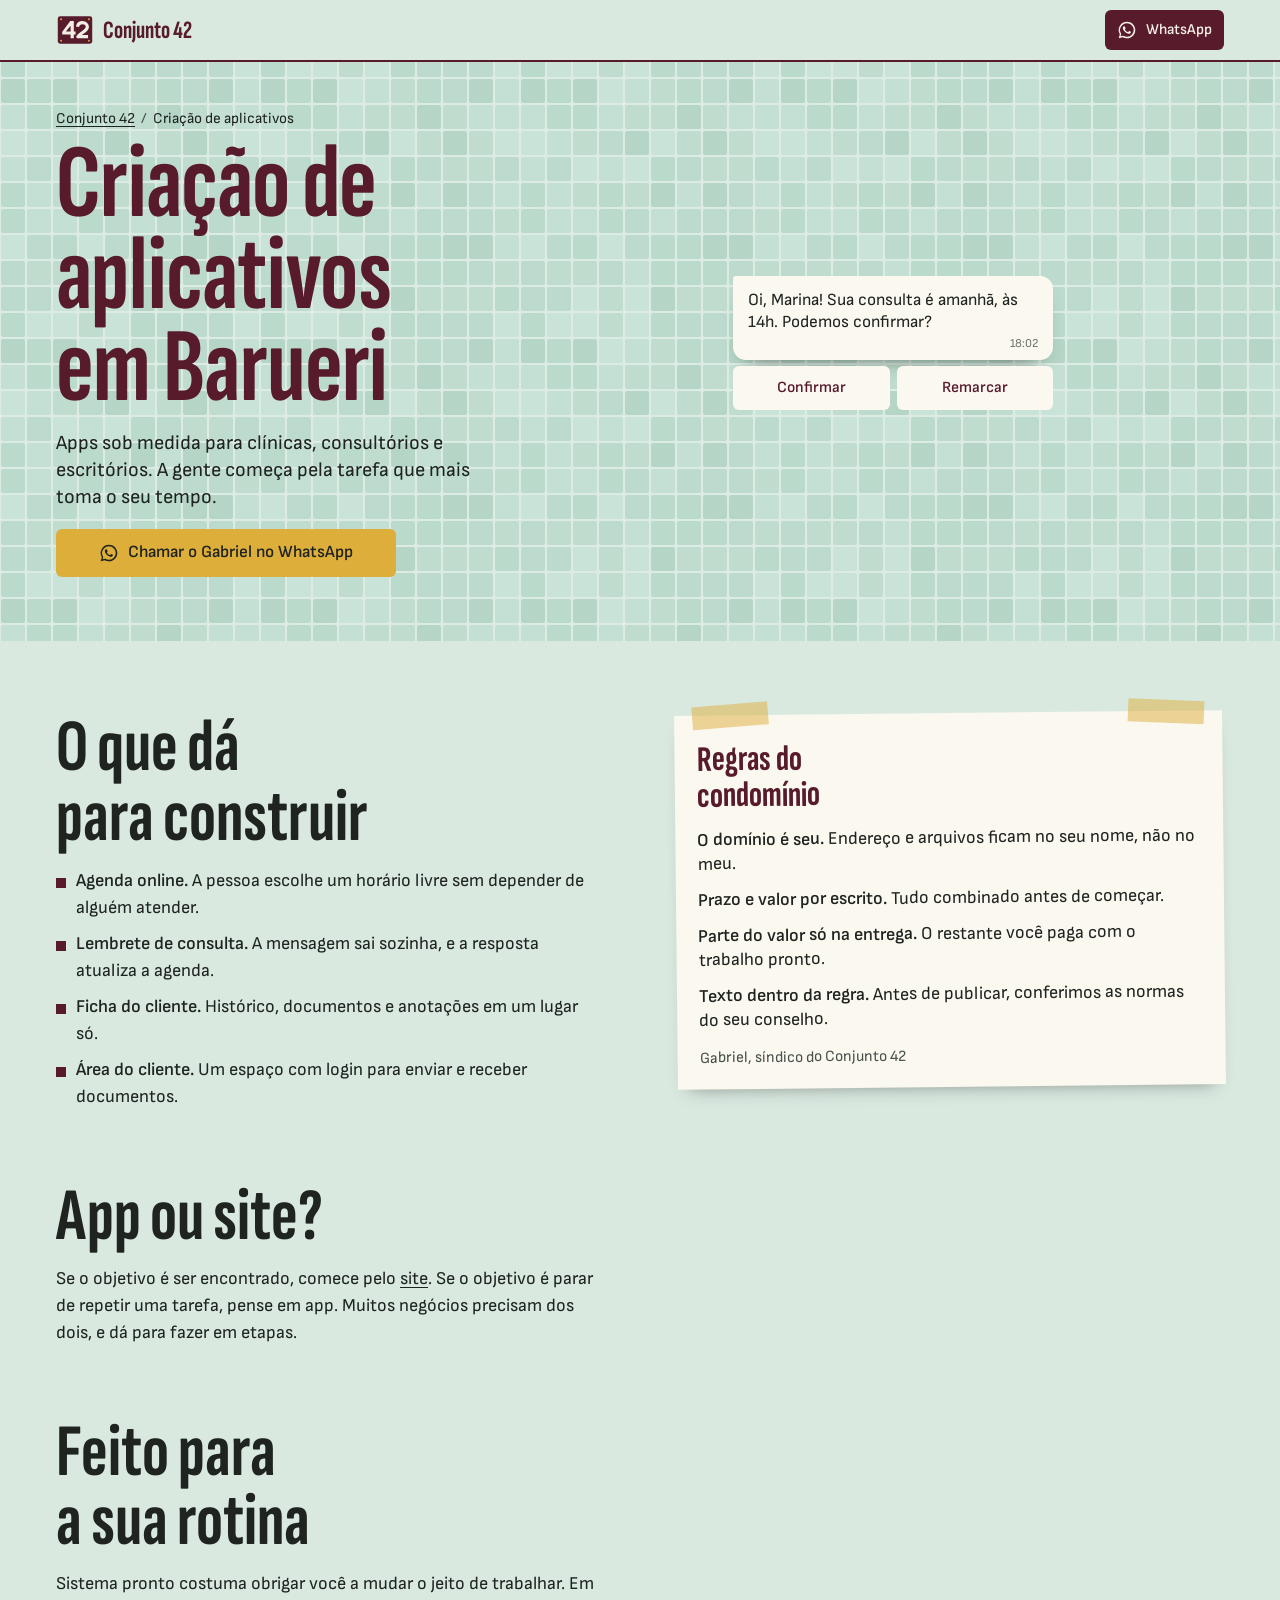
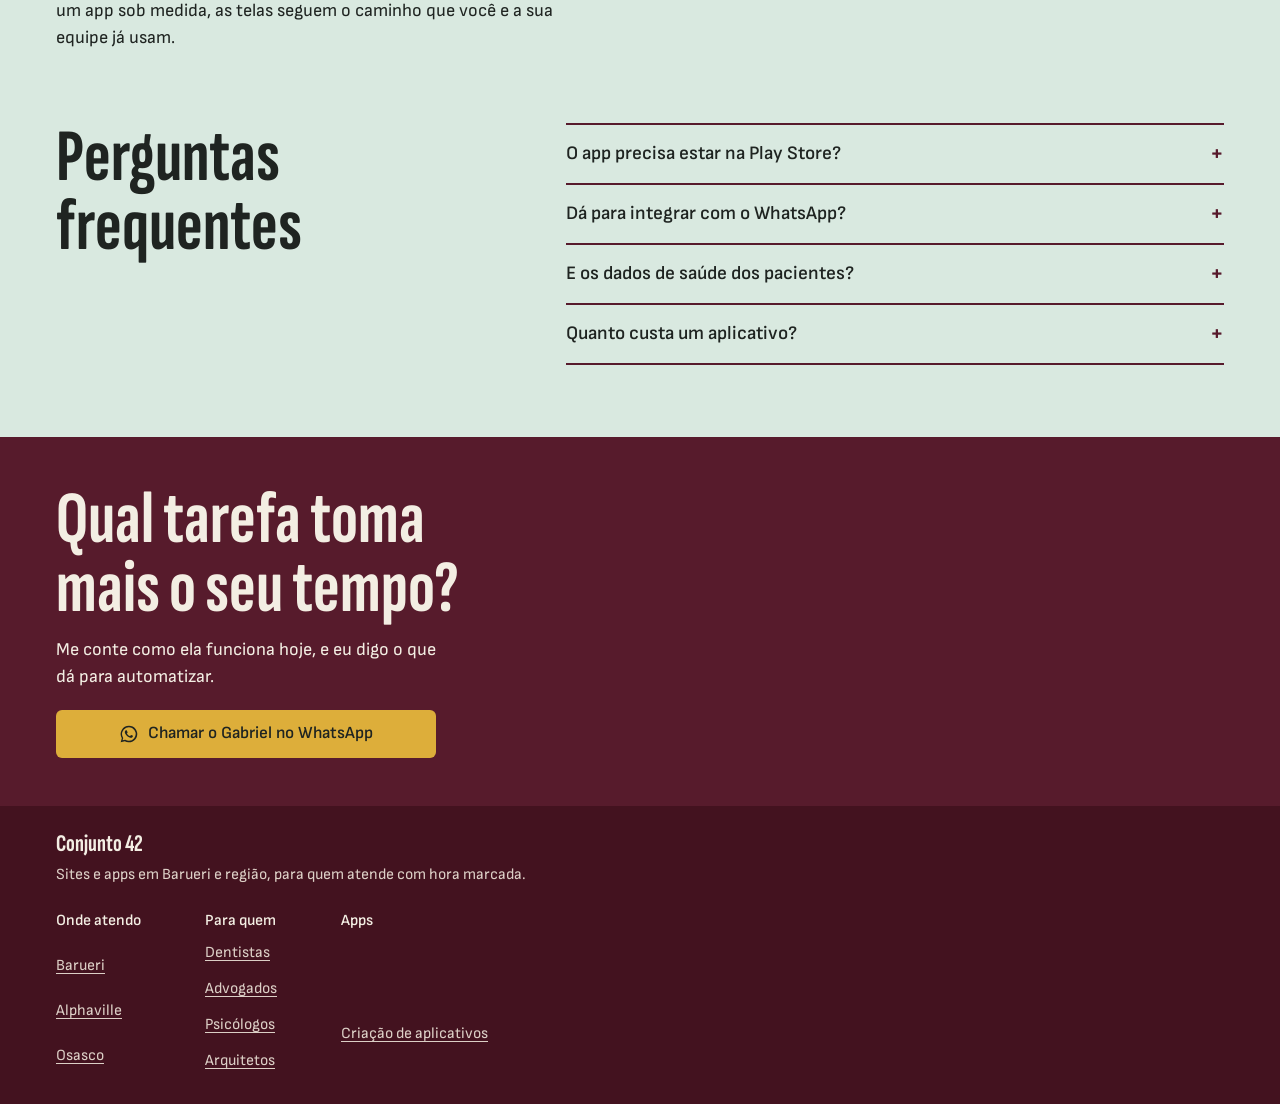
==== criacao-de-aplicativos-barueri/index.html @ 215c67fd "Páginas por cidade, por profissão e de aplicativos Co-Authored-By: Claude Opus 5.5 <noreply@anthropi" ====
<!doctype html>
<html lang="pt-BR">
<head>
<meta charset="utf-8">
<meta name="viewport" content="width=device-width, initial-scale=1, viewport-fit=cover">
<title>Criação de aplicativos em Barueri | Conjunto 42</title>
<meta name="description" content="Criação de aplicativos sob medida em Barueri e região: agenda, lembrete de consulta, ficha e área do cliente. Desenvolvedor com 6 anos de experiência.">
<meta name="theme-color" content="#571B2C">
<link rel="canonical" href="https://gabrie345.github.io/conjunto-42/criacao-de-aplicativos-barueri/">
<meta property="og:site_name" content="Conjunto 42">
<meta property="og:title" content="Criação de aplicativos em Barueri | Conjunto 42">
<meta property="og:description" content="Criação de aplicativos sob medida em Barueri e região: agenda, lembrete de consulta, ficha e área do cliente. Desenvolvedor com 6 anos de experiência.">
<meta property="og:type" content="website">
<meta property="og:locale" content="pt_BR">
<meta property="og:url" content="https://gabrie345.github.io/conjunto-42/criacao-de-aplicativos-barueri/">
<meta property="og:image" content="https://gabrie345.github.io/conjunto-42/assets/og.jpg">
<meta property="og:image:width" content="1200">
<meta property="og:image:height" content="630">
<meta name="twitter:card" content="summary_large_image">
<link rel="icon" href="../assets/logo.svg" type="image/svg+xml">
<link rel="apple-touch-icon" href="../assets/icone-180.png">
<link rel="preconnect" href="https://fonts.googleapis.com">
<link rel="preconnect" href="https://fonts.gstatic.com" crossorigin>
<link href="https://fonts.googleapis.com/css2?family=Sofia+Sans+Condensed:wght@600&family=Sofia+Sans+Extra+Condensed:wght@700&family=Sofia+Sans:wght@400;600&display=swap" rel="stylesheet">
<link rel="stylesheet" href="../assets/pagina.css">
<script type="application/ld+json">{"@context":"https://schema.org","@graph":[{"@type":"Service","name":"Criação de aplicativos em Barueri","serviceType":"Desenvolvimento de aplicativos","url":"https://gabrie345.github.io/conjunto-42/criacao-de-aplicativos-barueri/","description":"Criação de aplicativos sob medida em Barueri e região: agenda, lembrete de consulta, ficha e área do cliente. Desenvolvedor com 6 anos de experiência.","areaServed":[{"@type":"City","name":"Barueri"},{"@type":"City","name":"Santana de Parnaíba"},{"@type":"City","name":"Osasco"},{"@type":"City","name":"Carapicuíba"},{"@type":"City","name":"Jandira"}],"provider":{"@type":"ProfessionalService","@id":"https://gabrie345.github.io/conjunto-42/#empresa","name":"Conjunto 42","url":"https://gabrie345.github.io/conjunto-42/","telephone":"+55-11-99118-8468"}},{"@type":"BreadcrumbList","itemListElement":[{"@type":"ListItem","position":1,"name":"Conjunto 42","item":"https://gabrie345.github.io/conjunto-42/"},{"@type":"ListItem","position":2,"name":"Criação de aplicativos","item":"https://gabrie345.github.io/conjunto-42/criacao-de-aplicativos-barueri/"}]}]}</script>
</head>
<body>
<a class="pular" href="#main">Pular para o conteúdo</a>
<header class="topo">
  <a class="marca" href="../" aria-label="Conjunto 42, início"><img src="../assets/logo.svg" alt="" width="38" height="38">Conjunto 42</a>
  <a class="btn btn-topo" href="https://wa.me/5511991188468?text=Oi%2C%20Gabriel%21%20Vim%20pela%20p%C3%A1gina%20de%20aplicativos%20e%20quero%20conversar%20sobre%20um%20app." target="_blank" rel="noopener"><svg aria-hidden="true" viewBox="0 0 24 24"><path fill="currentColor" d="M12 2a10 10 0 0 0-8.600 15.100L2 22l5-1.300A10 10 0 1 0 12 2Zm0 18.200c-1.600 0-3.100-.4-4.400-1.200l-.3-.2-3 .8.8-2.900-.2-.3A8.200 8.200 0 1 1 12 20.200Zm4.500-6.100c-.2-.1-1.500-.7-1.700-.8-.2-.1-.4-.1-.6.1l-.8 1c-.1.2-.3.2-.5.1a6.700 6.700 0 0 1-3.300-2.900c-.3-.4.2-.4.7-1.400.1-.2 0-.3 0-.4l-.8-1.800c-.2-.5-.4-.4-.6-.4h-.5c-.2 0-.4.1-.6.3-.2.2-.8.8-.8 2s.8 2.300 1 2.500c.1.2 1.600 2.500 4 3.500 1.500.6 2 .7 2.800.6.4-.1 1.500-.6 1.700-1.200.2-.6.2-1.100.1-1.200l-.4-.2Z"/></svg>WhatsApp</a>
</header>
<main id="main" tabindex="-1">
<section class="entrada"><div class="entrada-grade">
<div>
<nav class="trilha" aria-label="Você está em"><ol><li><a href="../">Conjunto 42</a></li><li aria-current="page">Criação de aplicativos</li></ol></nav>
<h1>Criação de aplicativos em Barueri</h1>
<p class="lede">Apps sob medida para clínicas, consultórios e escritórios. A gente começa pela tarefa que mais toma o seu tempo.</p>
<a class="btn" href="https://wa.me/5511991188468?text=Oi%2C%20Gabriel%21%20Vim%20pela%20p%C3%A1gina%20de%20aplicativos%20e%20quero%20conversar%20sobre%20um%20app." target="_blank" rel="noopener"><svg aria-hidden="true" viewBox="0 0 24 24"><path fill="currentColor" d="M12 2a10 10 0 0 0-8.600 15.100L2 22l5-1.300A10 10 0 1 0 12 2Zm0 18.200c-1.600 0-3.100-.4-4.400-1.200l-.3-.2-3 .8.8-2.900-.2-.3A8.200 8.200 0 1 1 12 20.200Zm4.500-6.100c-.2-.1-1.500-.7-1.700-.8-.2-.1-.4-.1-.6.1l-.8 1c-.1.2-.3.2-.5.1a6.700 6.700 0 0 1-3.300-2.900c-.3-.4.2-.4.7-1.400.1-.2 0-.3 0-.4l-.8-1.800c-.2-.5-.4-.4-.6-.4h-.5c-.2 0-.4.1-.6.3-.2.2-.8.8-.8 2s.8 2.300 1 2.500c.1.2 1.600 2.500 4 3.500 1.500.6 2 .7 2.800.6.4-.1 1.500-.6 1.700-1.200.2-.6.2-1.100.1-1.200l-.4-.2Z"/></svg>Chamar o Gabriel no WhatsApp</a>
</div>
<div aria-hidden="true"><div class="balao">Oi, Marina! Sua consulta é amanhã, às 14h. Podemos confirmar?<small>18:02</small></div>
<div class="respostas"><span>Confirmar</span><span>Remarcar</span></div></div>
</div></section>
<section class="andar"><div class="andar-grade duas"><div class="texto"><h2>O que dá para construir</h2><ul><li><b>Agenda online.</b> A pessoa escolhe um horário livre sem depender de alguém atender.</li><li><b>Lembrete de consulta.</b> A mensagem sai sozinha, e a resposta atualiza a agenda.</li><li><b>Ficha do cliente.</b> Histórico, documentos e anotações em um lugar só.</li><li><b>Área do cliente.</b> Um espaço com login para enviar e receber documentos.</li></ul></div><aside class="folha"><h2>Regras do condomínio</h2><ul><li><b>O domínio é seu.</b> Endereço e arquivos ficam no seu nome, não no meu.</li><li><b>Prazo e valor por escrito.</b> Tudo combinado antes de começar.</li><li><b>Parte do valor só na entrega.</b> O restante você paga com o trabalho pronto.</li><li><b>Texto dentro da regra.</b> Antes de publicar, conferimos as normas do seu conselho.</li></ul><p>Gabriel, síndico do Conjunto 42</p></aside></div></section>
<section class="andar" style="padding-top:0"><div class="andar-grade"><div class="texto"><h2>App ou site?</h2><p>Se o objetivo é ser encontrado, comece pelo <a href="../criacao-de-sites-barueri/">site</a>. Se o objetivo é parar de repetir uma tarefa, pense em app. Muitos negócios precisam dos dois, e dá para fazer em etapas.</p></div></div></section>
<section class="andar" style="padding-top:0"><div class="andar-grade"><div class="texto"><h2>Feito para a sua rotina</h2><p>Sistema pronto costuma obrigar você a mudar o jeito de trabalhar. Em um app sob medida, as telas seguem o caminho que você e a sua equipe já usam.</p></div></div></section>
<section class="andar" style="padding-top:0"><div class="andar-grade duvidas-grade"><h2>Perguntas frequentes</h2><div class="duvidas"><details><summary>O app precisa estar na Play Store?</summary><p>Nem sempre. Muitos apps de rotina funcionam pelo navegador do celular, sem instalar nada. A decisão entra na proposta.</p></details><details><summary>Dá para integrar com o WhatsApp?</summary><p>Dá. A integração oficial do WhatsApp pode ter custo por mensagem, e esse valor é explicado antes de começar.</p></details><details><summary>E os dados de saúde dos pacientes?</summary><p>A LGPD trata dado de saúde como dado sensível. Por isso, acesso e armazenamento entram no projeto desde o início.</p></details><details><summary>Quanto custa um aplicativo?</summary><p>Depende do que ele precisa fazer. Depois de uma conversa, mando prazo e valor por escrito.</p></details></div></div></section>
<section class="interfone"><div class="interfone-grade"><h2>Qual tarefa toma mais o seu tempo?</h2><p>Me conte como ela funciona hoje, e eu digo o que dá para automatizar.</p><a class="btn" href="https://wa.me/5511991188468?text=Oi%2C%20Gabriel%21%20Vim%20pela%20p%C3%A1gina%20de%20aplicativos%20e%20quero%20conversar%20sobre%20um%20app." target="_blank" rel="noopener"><svg aria-hidden="true" viewBox="0 0 24 24"><path fill="currentColor" d="M12 2a10 10 0 0 0-8.600 15.100L2 22l5-1.300A10 10 0 1 0 12 2Zm0 18.200c-1.600 0-3.100-.4-4.400-1.200l-.3-.2-3 .8.8-2.900-.2-.3A8.200 8.200 0 1 1 12 20.200Zm4.500-6.100c-.2-.1-1.500-.7-1.700-.8-.2-.1-.4-.1-.6.1l-.8 1c-.1.2-.3.2-.5.1a6.700 6.700 0 0 1-3.300-2.900c-.3-.4.2-.4.7-1.400.1-.2 0-.3 0-.4l-.8-1.800c-.2-.5-.4-.4-.6-.4h-.5c-.2 0-.4.1-.6.3-.2.2-.8.8-.8 2s.8 2.300 1 2.500c.1.2 1.600 2.500 4 3.500 1.500.6 2 .7 2.800.6.4-.1 1.500-.6 1.700-1.200.2-.6.2-1.100.1-1.200l-.4-.2Z"/></svg>Chamar o Gabriel no WhatsApp</a></div></section>
</main>
<footer><div class="rodape"><b>Conjunto 42</b><span>Sites e apps em Barueri e região, para quem atende com hora marcada.</span>
<nav class="rodape-nav" aria-label="Páginas do site"><div><strong>Onde atendo</strong><a href="../criacao-de-sites-barueri/">Barueri</a><a href="../criacao-de-sites-alphaville/">Alphaville</a><a href="../criacao-de-sites-osasco/">Osasco</a></div><div><strong>Para quem</strong><a href="../site-para-dentista/">Dentistas</a><a href="../site-para-advogado/">Advogados</a><a href="../site-para-psicologo/">Psicólogos</a><a href="../site-para-arquiteto/">Arquitetos</a></div><div><strong>Apps</strong><a href="../criacao-de-aplicativos-barueri/">Criação de aplicativos</a></div></nav></div></footer>
<a class="btn flutuante" href="https://wa.me/5511991188468?text=Oi%2C%20Gabriel%21%20Vim%20pela%20p%C3%A1gina%20de%20aplicativos%20e%20quero%20conversar%20sobre%20um%20app." target="_blank" rel="noopener" aria-label="Chamar no WhatsApp"><svg aria-hidden="true" viewBox="0 0 24 24"><path fill="currentColor" d="M12 2a10 10 0 0 0-8.600 15.100L2 22l5-1.300A10 10 0 1 0 12 2Zm0 18.200c-1.600 0-3.100-.4-4.400-1.200l-.3-.2-3 .8.8-2.900-.2-.3A8.200 8.200 0 1 1 12 20.200Zm4.500-6.100c-.2-.1-1.500-.7-1.700-.8-.2-.1-.4-.1-.6.1l-.8 1c-.1.2-.3.2-.5.1a6.700 6.700 0 0 1-3.300-2.900c-.3-.4.2-.4.7-1.400.1-.2 0-.3 0-.4l-.8-1.800c-.2-.5-.4-.4-.6-.4h-.5c-.2 0-.4.1-.6.3-.2.2-.8.8-.8 2s.8 2.300 1 2.500c.1.2 1.600 2.500 4 3.500 1.500.6 2 .7 2.800.6.4-.1 1.500-.6 1.700-1.200.2-.6.2-1.100.1-1.200l-.4-.2Z"/></svg>WhatsApp</a>
</body>
</html>
---- assets/pagina.css ----
:root{
  --parede:#D9E9E0;--vinho:#571B2C;--vinho-fundo:#43121F;--letra:#F3EEE3;--latao:#DDAE3A;--latao-claro:#E9C15C;
  --tinta:#1F2421;--tinta-suave:#47524C;--concreto:#272E2C;--papel:#FBF8EF;
  --f-sinal:'Sofia Sans Extra Condensed',Impact,'Arial Narrow',sans-serif;
  --f-letra:'Sofia Sans Condensed','Arial Narrow',sans-serif;
  --f-texto:'Sofia Sans',system-ui,sans-serif;
  --margem:20px;
}
*{box-sizing:border-box;margin:0}
html{overflow-x:hidden;overflow-x:clip;-webkit-text-size-adjust:100%;scroll-behavior:smooth;scroll-padding-top:72px}
body{overflow-x:hidden;overflow-x:clip;background:var(--parede);color:var(--tinta);font:400 18px/1.5 var(--f-texto);-webkit-font-smoothing:antialiased}
img,svg{display:block;max-width:100%}
a{color:inherit;text-underline-offset:3px}
.pular{position:fixed;left:12px;top:-64px;z-index:60;background:var(--vinho);color:var(--letra);padding:10px 16px;border-radius:6px}
.pular:focus{top:10px}
:focus-visible{outline:3px solid var(--vinho);outline-offset:2px}
.interfone :focus-visible,.quadro :focus-visible,footer :focus-visible{outline-color:var(--latao)}

.topo{position:fixed;inset:0 0 auto 0;z-index:40;display:flex;align-items:center;justify-content:space-between;gap:12px;padding:10px var(--margem);padding-top:max(10px,env(safe-area-inset-top));background:var(--parede);border-bottom:2px solid var(--vinho)}
.marca{display:flex;align-items:center;gap:9px;text-decoration:none;font:700 25px/1 var(--f-sinal);color:var(--vinho)}
.marca img{width:38px;height:38px}
.btn{display:inline-flex;align-items:center;justify-content:center;gap:9px;min-height:48px;padding:12px 20px;border:0;border-radius:6px;background:var(--latao);color:var(--tinta);font:600 17px/1.15 var(--f-texto);text-decoration:none;transition:background-color .2s ease}
.btn:hover{background:var(--latao-claro)}
.btn svg{width:20px;height:20px;flex:none}
.btn-topo{min-height:40px;padding:8px 12px;font-size:15px;background:var(--vinho);color:var(--letra)}
.btn-topo:hover{background:var(--vinho-fundo)}

.entrada{padding:88px var(--margem) 44px;background:var(--parede) url(pastilha.svg)}
.entrada-grade{max-width:1240px;margin:0 auto;display:grid;gap:22px}
.trilha{font-size:15px}
.trilha ol{list-style:none;padding:0;display:flex;flex-wrap:wrap;gap:6px}
.trilha li+li::before{content:"/";margin-right:6px;color:var(--tinta-suave)}
h1{font:700 clamp(58px,17.4vw,120px)/.88 var(--f-sinal);letter-spacing:-.006em;color:var(--vinho);text-wrap:balance;margin-top:8px}
.lede{font-size:20px;line-height:1.36;max-width:36ch;margin-top:14px}
.entrada .btn{margin-top:18px;width:min(100%,340px)}

.quadro{--tam:clamp(20px,5.6vw,27px);background:#39414A;padding:7px;border-radius:5px;box-shadow:0 16px 26px -14px rgba(31,36,33,.65)}
.feltro{background:var(--vinho) repeating-linear-gradient(180deg,transparent 0 5px,rgba(0,0,0,.14) 5px 6px);padding:13px 14px;border-radius:2px;box-shadow:inset 0 2px 7px rgba(0,0,0,.55)}
.fila{display:grid;grid-template-columns:4.1em minmax(0,1fr);align-items:center;min-height:1.62em;color:var(--letra);font:600 var(--tam)/1.2 var(--f-letra);letter-spacing:.035em}
.fila span:first-child{opacity:.76}
.fila.vago span:last-child{color:var(--latao)}

.fone{width:min(70vw,270px);justify-self:center;padding:9px;background:#191C1B;border-radius:34px;box-shadow:0 22px 34px -18px rgba(31,36,33,.75)}
.tela{position:relative;aspect-ratio:9/18.6;overflow:hidden;border-radius:26px}
.ms{position:absolute;inset:0;display:flex;flex-direction:column;padding:17px 15px 14px;background:var(--a);color:var(--b)}
.ms-nav{display:flex;align-items:center;justify-content:space-between;font-size:12.5px;font-weight:600;min-height:28px}
.ms-nav i{width:17px;height:9px;border-top:2px solid currentColor;border-bottom:2px solid currentColor}
.ms-arte{flex:1 1 auto;min-height:0;margin:10px -15px;overflow:hidden}
.ms-arte svg{width:100%;height:100%}
.ms strong{font-size:27px;line-height:1.06;font-weight:700;letter-spacing:-.01em}
.ms-txt{font-size:13px;line-height:1.3;margin-top:8px;opacity:.86}
.ms-btn{display:block;margin-top:11px;padding:10px 12px;border-radius:6px;background:var(--c);color:var(--d);font-size:13.5px;font-weight:600;text-align:center}
.ms small{display:block;margin-top:9px;font-size:10.5px;opacity:.8;text-align:center}

.balao{max-width:320px;padding:13px 15px 9px;background:var(--papel);border-radius:3px 13px 13px 13px;font-size:17px;line-height:1.3;box-shadow:0 12px 20px -14px rgba(31,36,33,.7)}
.balao small{display:block;text-align:right;color:#6A726D;font-size:12px;margin-top:3px}
.respostas{display:flex;gap:7px;max-width:320px;margin-top:6px}
.respostas span{flex:1;padding:10px 8px;text-align:center;background:var(--papel);border-radius:6px;color:var(--vinho);font-size:15.5px;font-weight:600}

.andar{padding:48px var(--margem)}
.andar-grade{max-width:1240px;margin:0 auto;display:grid;gap:26px}
h2{font:700 clamp(40px,11.6vw,74px)/.94 var(--f-sinal);max-width:16ch;text-wrap:balance}
.texto p{max-width:54ch;margin-top:13px}
.texto ul{padding:0;list-style:none;display:grid;gap:9px;margin-top:15px;max-width:54ch}
.texto li{position:relative;padding-left:20px}
.texto li::before{content:"";position:absolute;left:0;top:.58em;width:10px;height:10px;background:var(--vinho)}
.texto b{font-weight:600}
.miudo{font-size:15.5px;color:var(--tinta-suave)}

.folha{position:relative;background:var(--papel);padding:27px 22px 20px;transform:rotate(-.6deg);box-shadow:0 10px 18px -12px rgba(31,36,33,.5);width:100%;max-width:560px}
.folha::before,.folha::after{content:"";position:absolute;top:-11px;width:76px;height:23px;background:rgba(221,174,58,.5)}
.folha::before{left:18px;transform:rotate(-4deg)}
.folha::after{right:18px;transform:rotate(3deg)}
.folha h2{font-size:36px;line-height:1;color:var(--vinho)}
.folha ul{list-style:none;padding:0;margin-top:14px;display:grid;gap:12px}
.folha li{line-height:1.33}
.folha b{font-weight:600}
.folha p{margin-top:14px;font-size:15.5px;color:var(--tinta-suave)}

.casos{display:grid;gap:18px}
.caso{display:grid;grid-template-columns:96px minmax(0,1fr);gap:14px;align-items:center;text-decoration:none}
.caso img{width:96px;height:auto;border-radius:9px;border:3px solid #191C1B}
.caso b{display:block;font:700 28px/1 var(--f-sinal);text-decoration:underline;text-underline-offset:3px;text-decoration-thickness:1px}
.caso span{display:block;margin-top:5px;font-size:16.5px;line-height:1.3}

.duvidas{border-top:2px solid var(--vinho)}
.duvidas details{border-bottom:2px solid var(--vinho)}
.duvidas summary{display:flex;align-items:center;justify-content:space-between;gap:14px;min-height:58px;padding:11px 0;cursor:pointer;font-weight:600;font-size:19px;line-height:1.25;list-style:none}
.duvidas summary::-webkit-details-marker{display:none}
.duvidas summary::after{content:"+";flex:none;font:600 28px/1 var(--f-letra);color:var(--vinho)}
.duvidas details[open] summary::after{content:"\2212"}
.duvidas p{padding:0 0 16px;max-width:56ch}

.interfone{background:var(--vinho);color:var(--letra);padding:48px var(--margem)}
.interfone-grade{max-width:1240px;margin:0 auto}
.interfone h2{color:var(--letra)}
.interfone p{max-width:40ch;margin-top:12px}
.interfone .btn{margin-top:20px;width:min(100%,380px)}

footer{background:var(--vinho-fundo);color:#DCCFC6;padding:26px var(--margem) calc(84px + env(safe-area-inset-bottom))}
.rodape{max-width:1240px;margin:0 auto;display:grid;gap:7px;font-size:15.5px}
.rodape b{font:700 24px/1 var(--f-sinal);color:var(--letra)}
.rodape-nav{display:grid;gap:18px;margin-top:16px}
.rodape-nav div{display:grid;justify-items:start}
.rodape-nav strong{font-weight:600;color:var(--letra);margin-bottom:2px}
.rodape-nav a{display:inline-flex;align-items:center;min-height:36px}
.flutuante{position:fixed;right:var(--margem);bottom:max(14px,env(safe-area-inset-bottom));z-index:30;box-shadow:0 8px 18px -8px rgba(0,0,0,.6)}

@media (min-width:640px){
  :root{--margem:36px}
  .casos{grid-template-columns:repeat(2,minmax(0,1fr));gap:30px}
  .rodape-nav{grid-template-columns:repeat(3,auto);justify-content:start;column-gap:64px}
}
@media (min-width:980px){
  :root{--margem:56px}
  .entrada{padding-top:108px;padding-bottom:64px}
  .entrada-grade{grid-template-columns:minmax(0,1.25fr) minmax(0,1fr);column-gap:64px;align-items:center}
  h1{font-size:clamp(84px,8.2vw,120px)}
  .andar{padding-top:72px;padding-bottom:72px}
  .duas{grid-template-columns:minmax(0,1fr) minmax(0,1fr);column-gap:72px;align-items:start}
  .duvidas-grade{grid-template-columns:minmax(0,1fr) minmax(0,1.5fr);column-gap:72px}
  .quadro{--tam:clamp(21px,2vw,27px)}
  .fone{justify-self:center}
  footer{padding-bottom:26px}
  .flutuante{display:none}
}
@media (prefers-reduced-motion:reduce){
  html{scroll-behavior:auto}
  *,*::before,*::after{animation:none!important;transition:none!important}
}
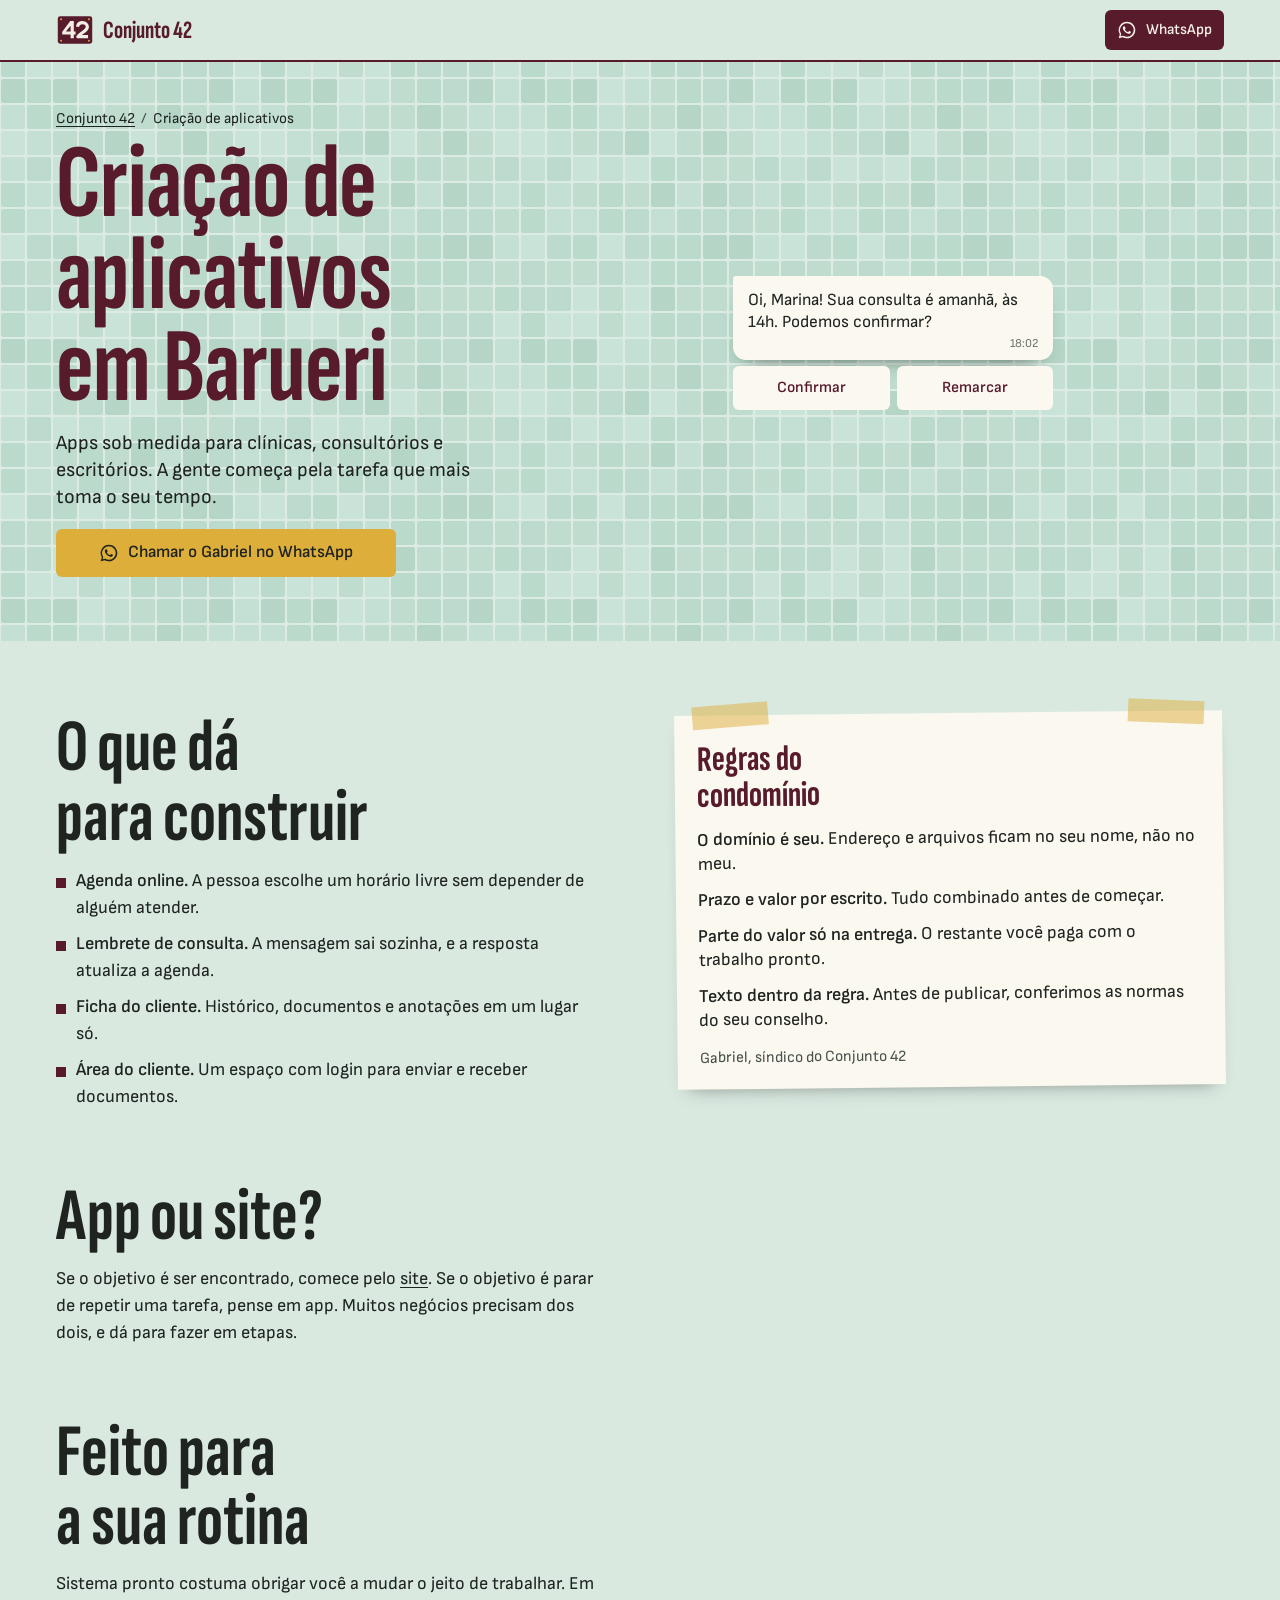
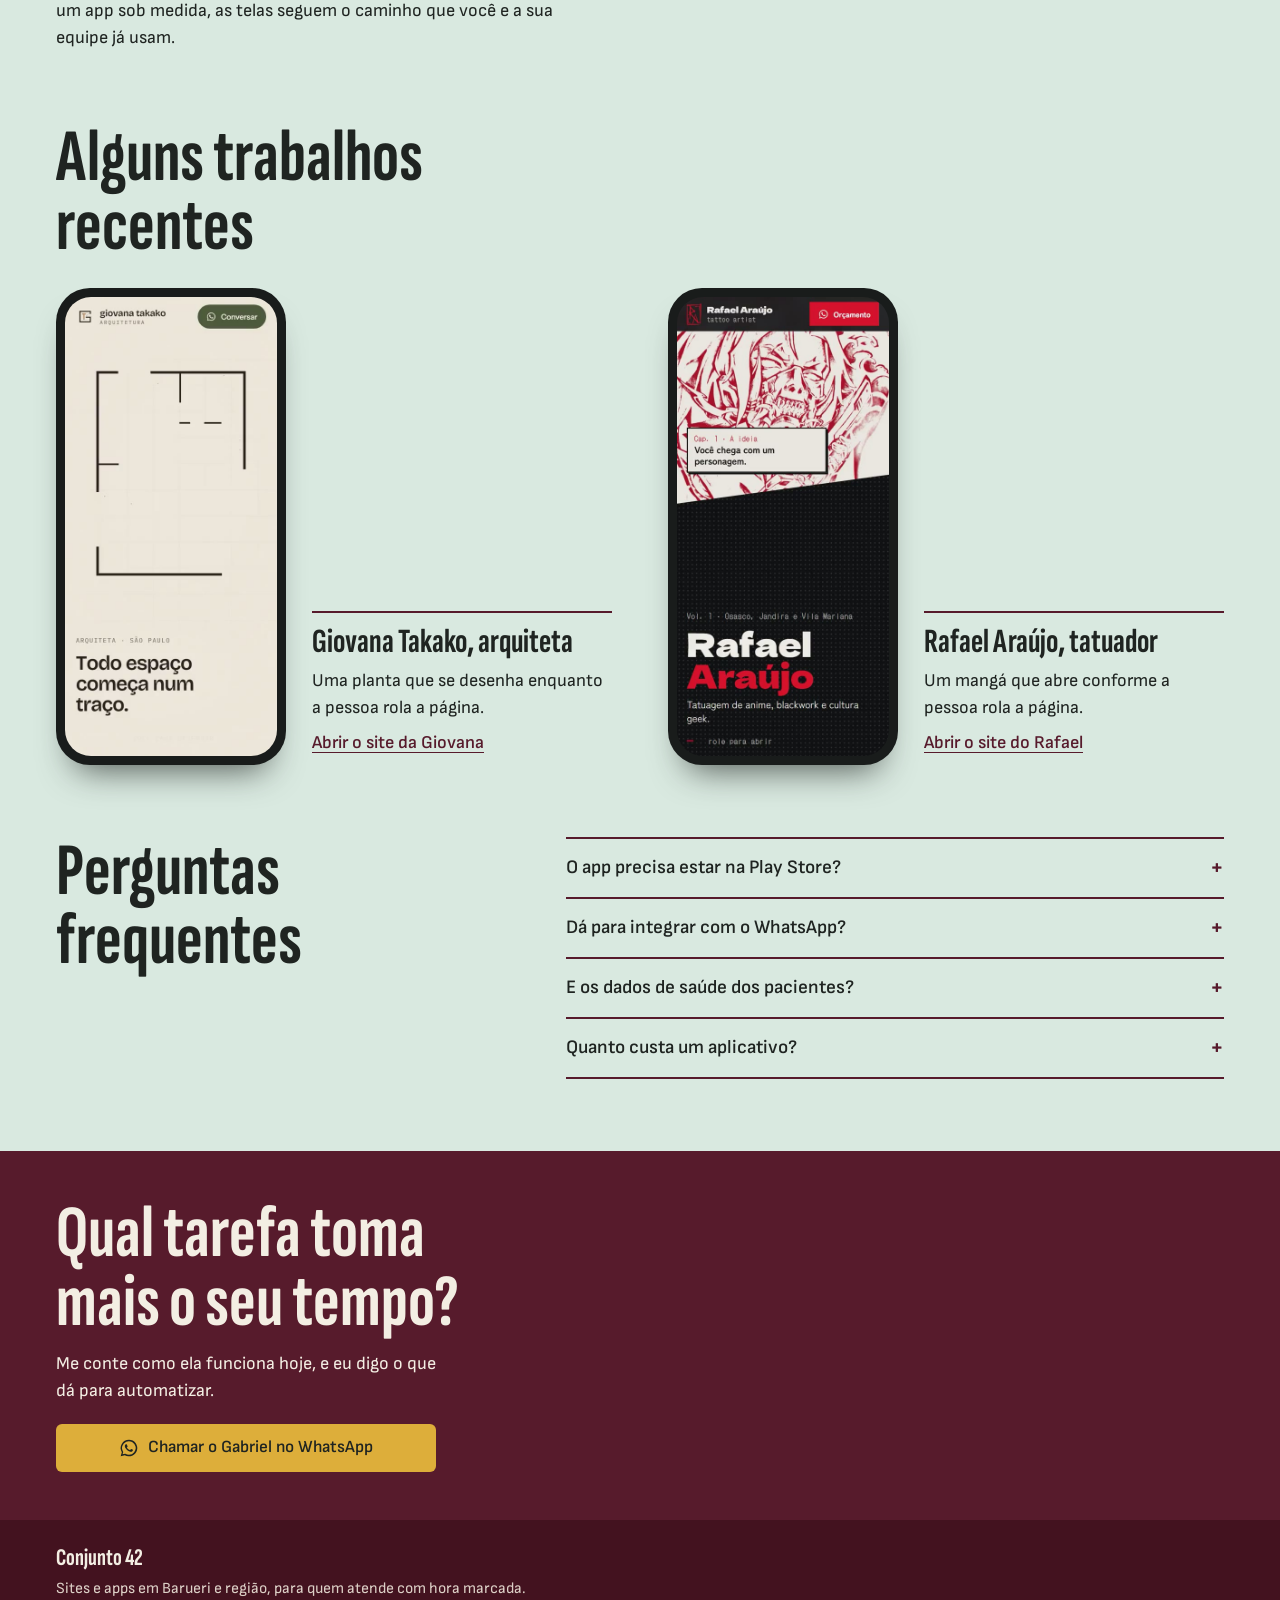
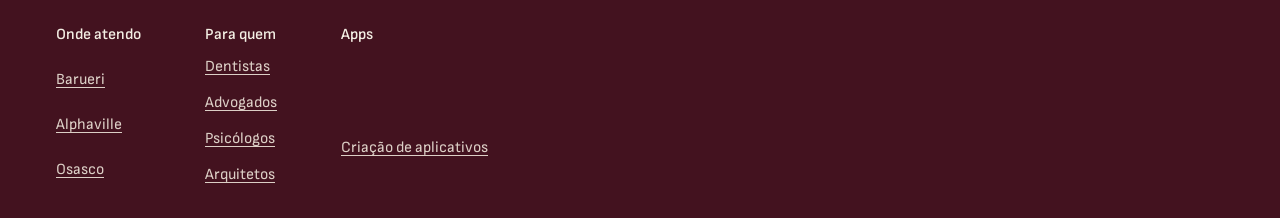
==== commit 05c026d1: "Gravações dos sites em todas as páginas Troca as fotos pequenas das páginas internas pelas gravações" ====
--- a/criacao-de-aplicativos-barueri/index.html
+++ b/criacao-de-aplicativos-barueri/index.html
@@ -22,7 +22,7 @@
 <link rel="preconnect" href="https://fonts.googleapis.com">
 <link rel="preconnect" href="https://fonts.gstatic.com" crossorigin>
 <link href="https://fonts.googleapis.com/css2?family=Sofia+Sans+Condensed:wght@600&family=Sofia+Sans+Extra+Condensed:wght@700&family=Sofia+Sans:wght@400;600&display=swap" rel="stylesheet">
-<link rel="stylesheet" href="../assets/pagina.css">
+<link rel="stylesheet" href="../assets/pagina.css?v=2">
 <script type="application/ld+json">{"@context":"https://schema.org","@graph":[{"@type":"Service","name":"Criação de aplicativos em Barueri","serviceType":"Desenvolvimento de aplicativos","url":"https://gabrie345.github.io/conjunto-42/criacao-de-aplicativos-barueri/","description":"Criação de aplicativos sob medida em Barueri e região: agenda, lembrete de consulta, ficha e área do cliente. Desenvolvedor com 6 anos de experiência.","areaServed":[{"@type":"City","name":"Barueri"},{"@type":"City","name":"Santana de Parnaíba"},{"@type":"City","name":"Osasco"},{"@type":"City","name":"Carapicuíba"},{"@type":"City","name":"Jandira"}],"provider":{"@type":"ProfessionalService","@id":"https://gabrie345.github.io/conjunto-42/#empresa","name":"Conjunto 42","url":"https://gabrie345.github.io/conjunto-42/","telephone":"+55-11-99118-8468"}},{"@type":"BreadcrumbList","itemListElement":[{"@type":"ListItem","position":1,"name":"Conjunto 42","item":"https://gabrie345.github.io/conjunto-42/"},{"@type":"ListItem","position":2,"name":"Criação de aplicativos","item":"https://gabrie345.github.io/conjunto-42/criacao-de-aplicativos-barueri/"}]}]}</script>
 </head>
 <body>
@@ -45,11 +45,22 @@
 <section class="andar"><div class="andar-grade duas"><div class="texto"><h2>O que dá para construir</h2><ul><li><b>Agenda online.</b> A pessoa escolhe um horário livre sem depender de alguém atender.</li><li><b>Lembrete de consulta.</b> A mensagem sai sozinha, e a resposta atualiza a agenda.</li><li><b>Ficha do cliente.</b> Histórico, documentos e anotações em um lugar só.</li><li><b>Área do cliente.</b> Um espaço com login para enviar e receber documentos.</li></ul></div><aside class="folha"><h2>Regras do condomínio</h2><ul><li><b>O domínio é seu.</b> Endereço e arquivos ficam no seu nome, não no meu.</li><li><b>Prazo e valor por escrito.</b> Tudo combinado antes de começar.</li><li><b>Parte do valor só na entrega.</b> O restante você paga com o trabalho pronto.</li><li><b>Texto dentro da regra.</b> Antes de publicar, conferimos as normas do seu conselho.</li></ul><p>Gabriel, síndico do Conjunto 42</p></aside></div></section>
 <section class="andar" style="padding-top:0"><div class="andar-grade"><div class="texto"><h2>App ou site?</h2><p>Se o objetivo é ser encontrado, comece pelo <a href="../criacao-de-sites-barueri/">site</a>. Se o objetivo é parar de repetir uma tarefa, pense em app. Muitos negócios precisam dos dois, e dá para fazer em etapas.</p></div></div></section>
 <section class="andar" style="padding-top:0"><div class="andar-grade"><div class="texto"><h2>Feito para a sua rotina</h2><p>Sistema pronto costuma obrigar você a mudar o jeito de trabalhar. Em um app sob medida, as telas seguem o caminho que você e a sua equipe já usam.</p></div></div></section>
+<section class="andar" style="padding-top:0"><div class="andar-grade"><h2>Alguns trabalhos recentes</h2><div class="casos">
+<article class="caso">
+<div class="fone video-fone"><div class="tela"><video class="gravacao" muted loop playsinline preload="none" poster="../assets/giovana-site.jpg" aria-label="Gravação de tela do site da Giovana Takako no celular"><source src="../assets/giovana-site.mp4" type="video/mp4"></video></div></div>
+<div class="caso-texto"><h3>Giovana Takako, arquiteta</h3><p>Uma planta que se desenha enquanto a pessoa rola a página.</p><a class="ligacao" href="https://gabrie345.github.io/giovana-takako/" target="_blank" rel="noopener">Abrir o site da Giovana</a></div>
+</article>
+<article class="caso">
+<div class="fone video-fone"><div class="tela"><video class="gravacao" muted loop playsinline preload="none" poster="../assets/rafael-site.jpg" aria-label="Gravação de tela do site do Rafael Araújo no celular"><source src="../assets/rafael-site.mp4" type="video/mp4"></video></div></div>
+<div class="caso-texto"><h3>Rafael Araújo, tatuador</h3><p>Um mangá que abre conforme a pessoa rola a página.</p><a class="ligacao" href="https://gabrie345.github.io/rafael-araujo-tattoo/" target="_blank" rel="noopener">Abrir o site do Rafael</a></div>
+</article>
+</div></div></section>
 <section class="andar" style="padding-top:0"><div class="andar-grade duvidas-grade"><h2>Perguntas frequentes</h2><div class="duvidas"><details><summary>O app precisa estar na Play Store?</summary><p>Nem sempre. Muitos apps de rotina funcionam pelo navegador do celular, sem instalar nada. A decisão entra na proposta.</p></details><details><summary>Dá para integrar com o WhatsApp?</summary><p>Dá. A integração oficial do WhatsApp pode ter custo por mensagem, e esse valor é explicado antes de começar.</p></details><details><summary>E os dados de saúde dos pacientes?</summary><p>A LGPD trata dado de saúde como dado sensível. Por isso, acesso e armazenamento entram no projeto desde o início.</p></details><details><summary>Quanto custa um aplicativo?</summary><p>Depende do que ele precisa fazer. Depois de uma conversa, mando prazo e valor por escrito.</p></details></div></div></section>
 <section class="interfone"><div class="interfone-grade"><h2>Qual tarefa toma mais o seu tempo?</h2><p>Me conte como ela funciona hoje, e eu digo o que dá para automatizar.</p><a class="btn" href="https://wa.me/5511991188468?text=Oi%2C%20Gabriel%21%20Vim%20pela%20p%C3%A1gina%20de%20aplicativos%20e%20quero%20conversar%20sobre%20um%20app." target="_blank" rel="noopener"><svg aria-hidden="true" viewBox="0 0 24 24"><path fill="currentColor" d="M12 2a10 10 0 0 0-8.600 15.100L2 22l5-1.300A10 10 0 1 0 12 2Zm0 18.200c-1.600 0-3.100-.4-4.400-1.200l-.3-.2-3 .8.8-2.900-.2-.3A8.200 8.200 0 1 1 12 20.200Zm4.500-6.100c-.2-.1-1.500-.7-1.700-.8-.2-.1-.4-.1-.6.1l-.8 1c-.1.2-.3.2-.5.1a6.700 6.700 0 0 1-3.300-2.900c-.3-.4.2-.4.7-1.400.1-.2 0-.3 0-.4l-.8-1.800c-.2-.5-.4-.4-.6-.4h-.5c-.2 0-.4.1-.6.3-.2.2-.8.8-.8 2s.8 2.300 1 2.500c.1.2 1.600 2.500 4 3.500 1.500.6 2 .7 2.800.6.4-.1 1.500-.6 1.700-1.200.2-.6.2-1.100.1-1.200l-.4-.2Z"/></svg>Chamar o Gabriel no WhatsApp</a></div></section>
 </main>
 <footer><div class="rodape"><b>Conjunto 42</b><span>Sites e apps em Barueri e região, para quem atende com hora marcada.</span>
 <nav class="rodape-nav" aria-label="Páginas do site"><div><strong>Onde atendo</strong><a href="../criacao-de-sites-barueri/">Barueri</a><a href="../criacao-de-sites-alphaville/">Alphaville</a><a href="../criacao-de-sites-osasco/">Osasco</a></div><div><strong>Para quem</strong><a href="../site-para-dentista/">Dentistas</a><a href="../site-para-advogado/">Advogados</a><a href="../site-para-psicologo/">Psicólogos</a><a href="../site-para-arquiteto/">Arquitetos</a></div><div><strong>Apps</strong><a href="../criacao-de-aplicativos-barueri/">Criação de aplicativos</a></div></nav></div></footer>
 <a class="btn flutuante" href="https://wa.me/5511991188468?text=Oi%2C%20Gabriel%21%20Vim%20pela%20p%C3%A1gina%20de%20aplicativos%20e%20quero%20conversar%20sobre%20um%20app." target="_blank" rel="noopener" aria-label="Chamar no WhatsApp"><svg aria-hidden="true" viewBox="0 0 24 24"><path fill="currentColor" d="M12 2a10 10 0 0 0-8.600 15.100L2 22l5-1.300A10 10 0 1 0 12 2Zm0 18.200c-1.600 0-3.100-.4-4.400-1.200l-.3-.2-3 .8.8-2.900-.2-.3A8.200 8.200 0 1 1 12 20.200Zm4.500-6.100c-.2-.1-1.500-.7-1.700-.8-.2-.1-.4-.1-.6.1l-.8 1c-.1.2-.3.2-.5.1a6.700 6.700 0 0 1-3.300-2.900c-.3-.4.2-.4.7-1.400.1-.2 0-.3 0-.4l-.8-1.800c-.2-.5-.4-.4-.6-.4h-.5c-.2 0-.4.1-.6.3-.2.2-.8.8-.8 2s.8 2.300 1 2.500c.1.2 1.600 2.500 4 3.500 1.500.6 2 .7 2.800.6.4-.1 1.500-.6 1.700-1.200.2-.6.2-1.100.1-1.200l-.4-.2Z"/></svg>WhatsApp</a>
+<script src="../assets/gravacoes.js"></script>
 </body>
 </html>
--- a/assets/pagina.css
+++ b/assets/pagina.css
@@ -77,11 +77,19 @@
 .folha b{font-weight:600}
 .folha p{margin-top:14px;font-size:15.5px;color:var(--tinta-suave)}
 
-.casos{display:grid;gap:18px}
-.caso{display:grid;grid-template-columns:96px minmax(0,1fr);gap:14px;align-items:center;text-decoration:none}
-.caso img{width:96px;height:auto;border-radius:9px;border:3px solid #191C1B}
-.caso b{display:block;font:700 28px/1 var(--f-sinal);text-decoration:underline;text-underline-offset:3px;text-decoration-thickness:1px}
-.caso span{display:block;margin-top:5px;font-size:16.5px;line-height:1.3}
+.casos{display:grid;gap:42px}
+.caso{display:grid;gap:18px;justify-items:center}
+.caso .video-fone{width:min(66vw,250px)}
+.video-fone .tela{aspect-ratio:390/844;background:#191C1B}
+.video-fone video{width:100%;height:100%;object-fit:cover}
+.tocar{position:absolute;inset:0;display:grid;place-items:center;width:100%;padding:0;border:0;background:rgba(25,28,27,.3);cursor:pointer}
+.tocar[hidden]{display:none}
+.tocar svg{width:76px;height:76px;padding:20px;border-radius:50%;background:var(--latao);fill:var(--tinta);box-shadow:0 8px 18px -8px rgba(0,0,0,.6)}
+.tocar:focus-visible{outline:3px solid var(--latao);outline-offset:-8px}
+.caso-texto{width:100%;border-top:2px solid var(--vinho);padding-top:12px}
+.caso h3{font:700 34px/1 var(--f-sinal)}
+.caso p{margin-top:8px}
+.caso .ligacao{display:inline-flex;align-items:center;min-height:44px;font-weight:600;color:var(--vinho);text-underline-offset:4px}
 
 .duvidas{border-top:2px solid var(--vinho)}
 .duvidas details{border-bottom:2px solid var(--vinho)}
@@ -108,7 +116,8 @@
 
 @media (min-width:640px){
   :root{--margem:36px}
-  .casos{grid-template-columns:repeat(2,minmax(0,1fr));gap:30px}
+  .caso{grid-template-columns:230px minmax(0,1fr);align-items:end;gap:26px}
+  .caso .video-fone{width:230px}
   .rodape-nav{grid-template-columns:repeat(3,auto);justify-content:start;column-gap:64px}
 }
 @media (min-width:980px){
@@ -121,6 +130,7 @@
   .duvidas-grade{grid-template-columns:minmax(0,1fr) minmax(0,1.5fr);column-gap:72px}
   .quadro{--tam:clamp(21px,2vw,27px)}
   .fone{justify-self:center}
+  .casos{grid-template-columns:repeat(2,minmax(0,1fr));column-gap:56px}
   footer{padding-bottom:26px}
   .flutuante{display:none}
 }
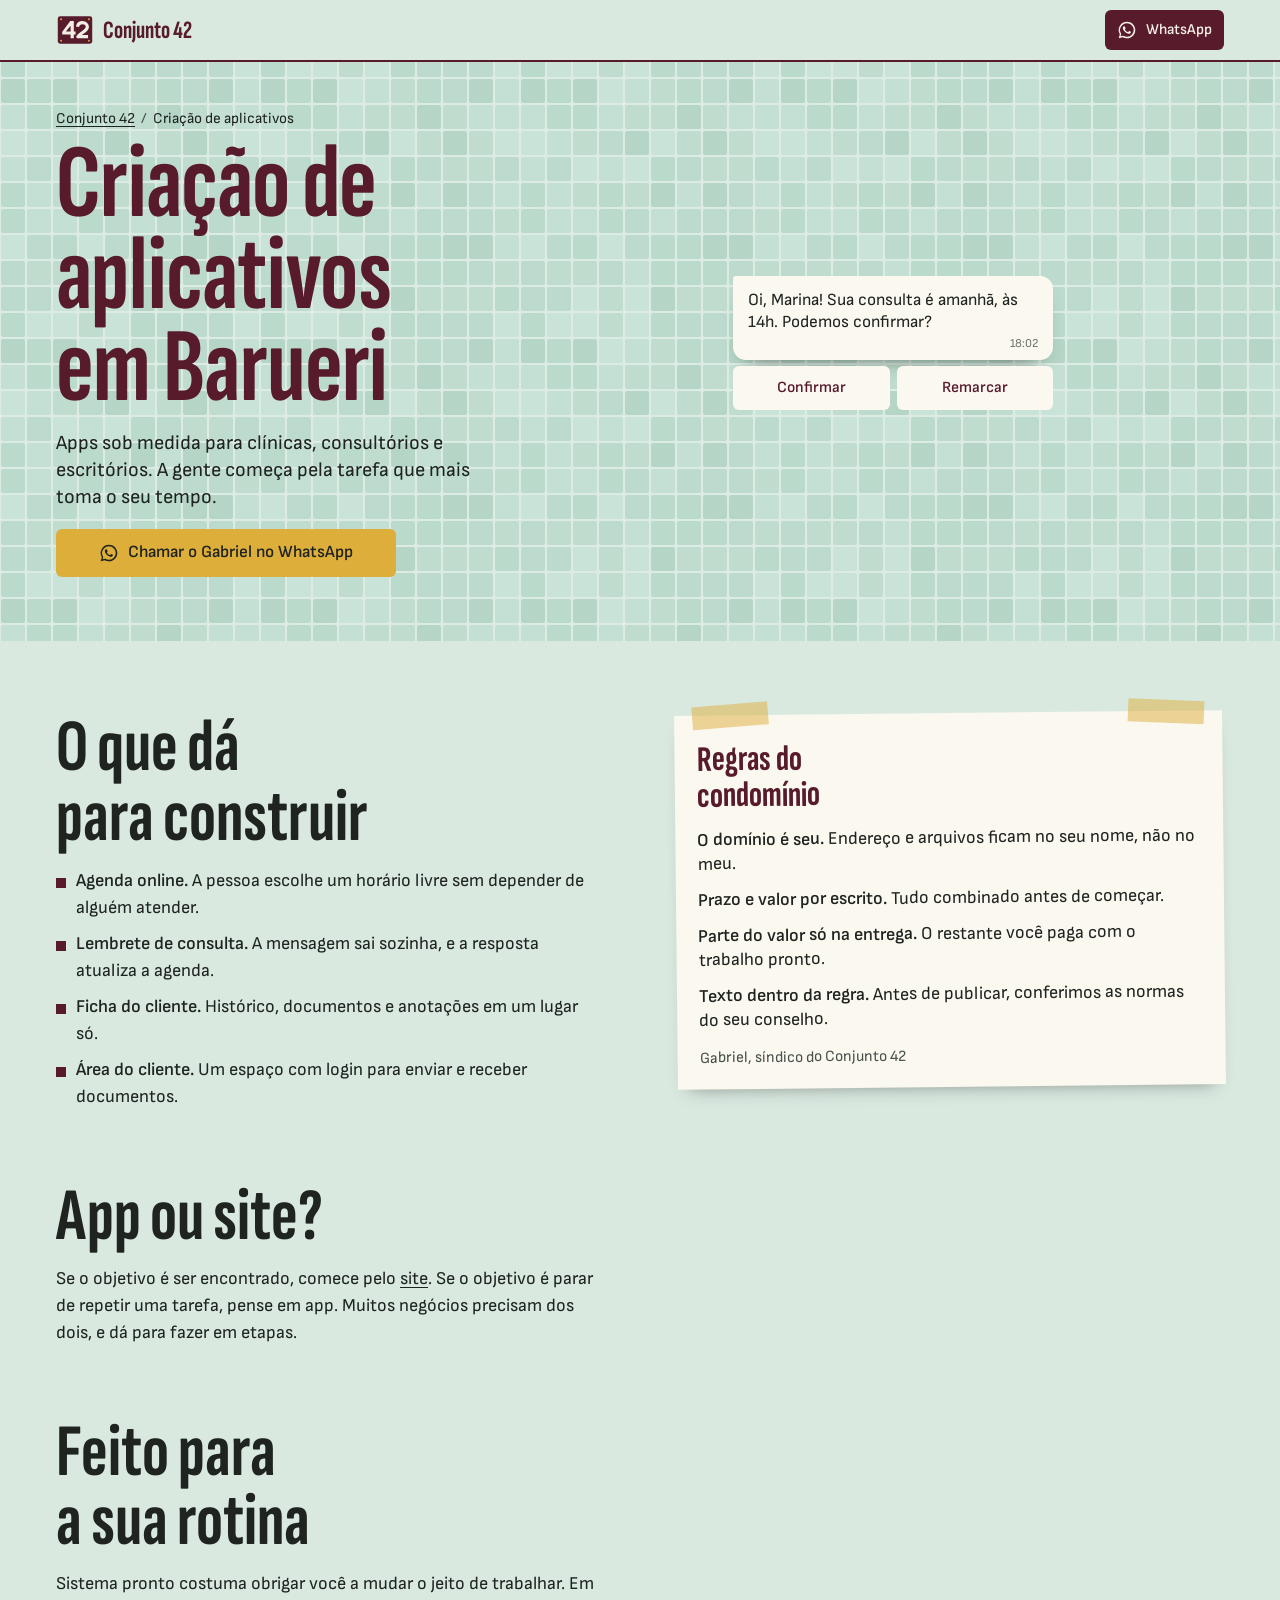
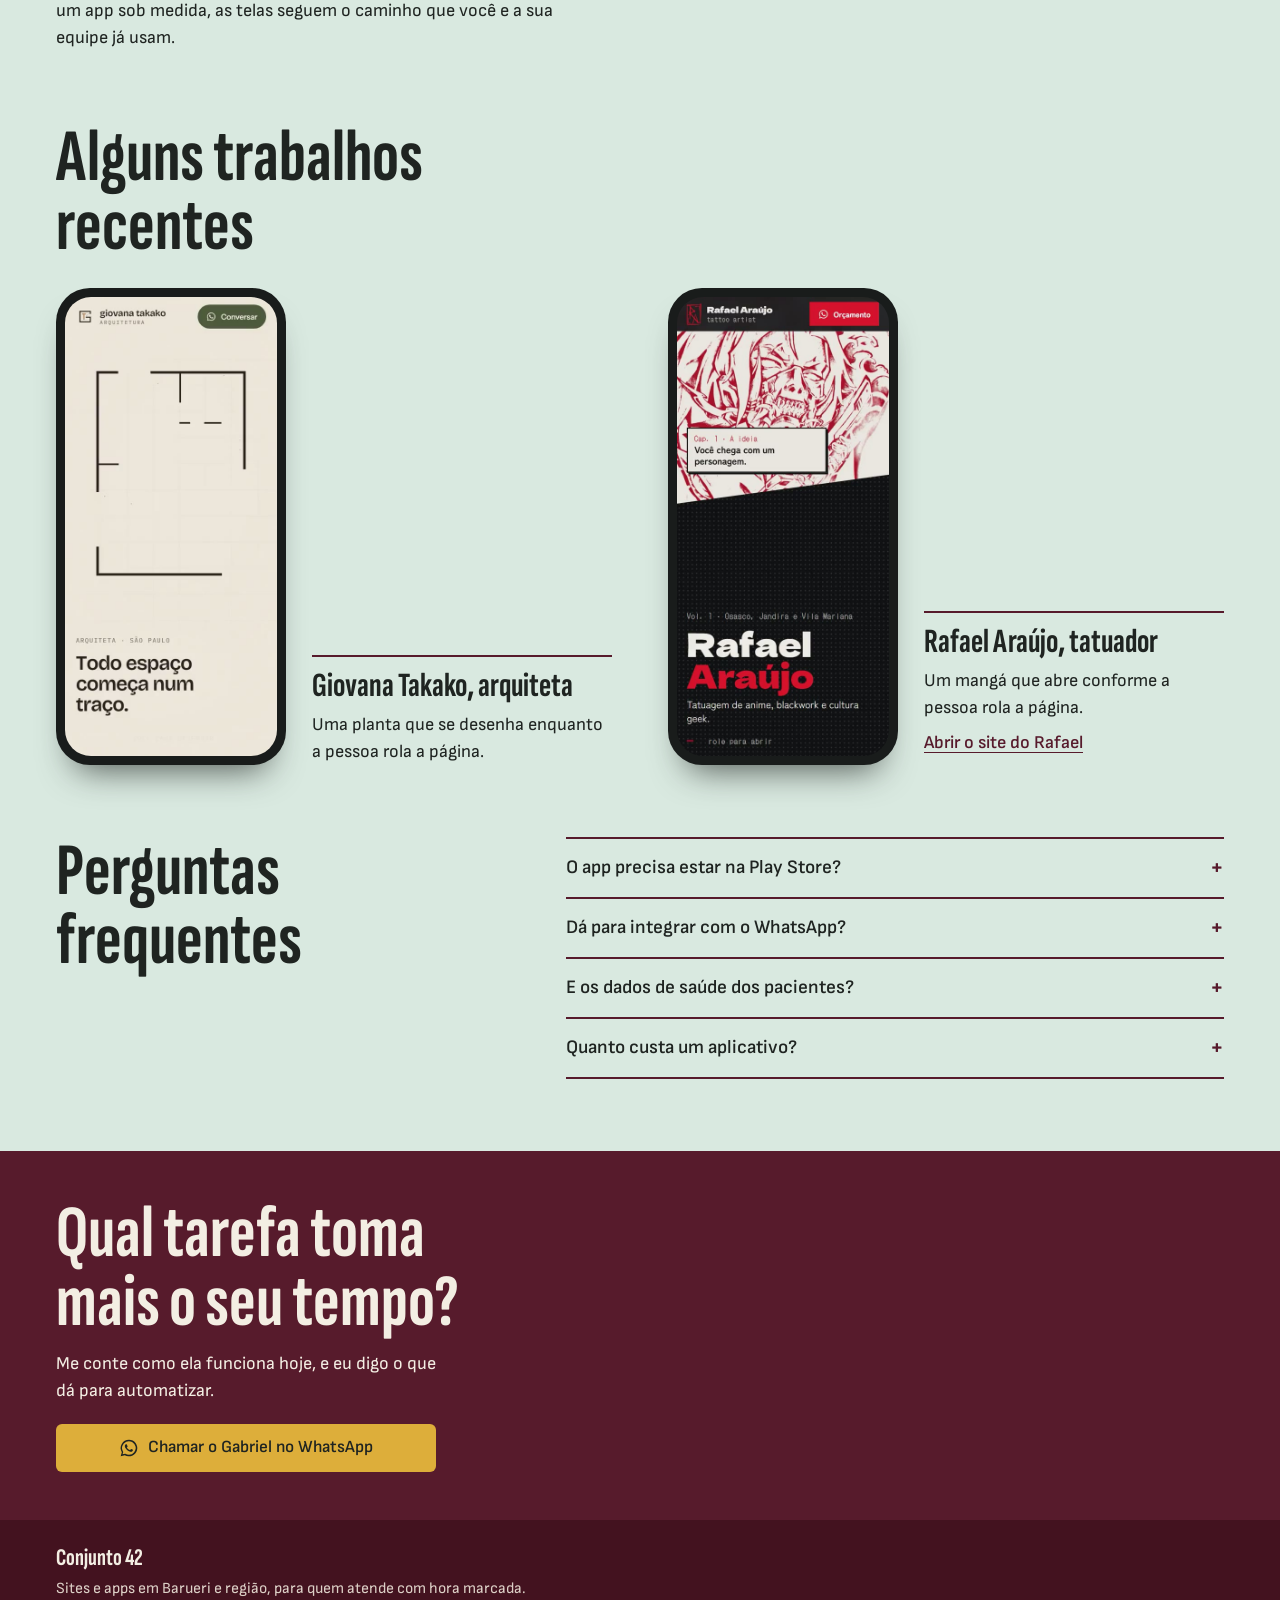
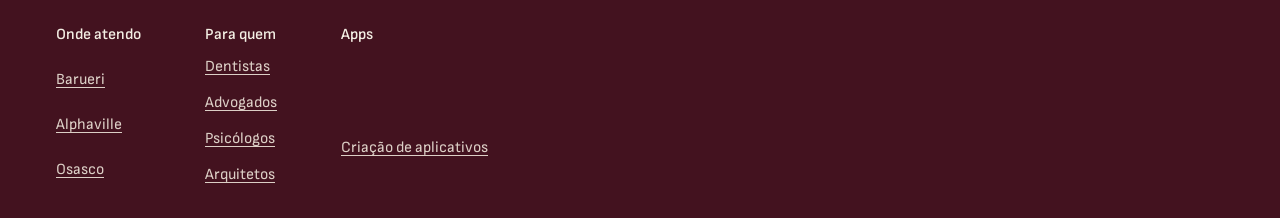
==== commit 471863e0: "Tira os links para o site da Giovana O trabalho dela continua aparecendo só na gravação animada.  Co" ====
--- a/criacao-de-aplicativos-barueri/index.html
+++ b/criacao-de-aplicativos-barueri/index.html
@@ -48,7 +48,7 @@
 <section class="andar" style="padding-top:0"><div class="andar-grade"><h2>Alguns trabalhos recentes</h2><div class="casos">
 <article class="caso">
 <div class="fone video-fone"><div class="tela"><video class="gravacao" muted loop playsinline preload="none" poster="../assets/giovana-site.jpg" aria-label="Gravação de tela do site da Giovana Takako no celular"><source src="../assets/giovana-site.mp4" type="video/mp4"></video></div></div>
-<div class="caso-texto"><h3>Giovana Takako, arquiteta</h3><p>Uma planta que se desenha enquanto a pessoa rola a página.</p><a class="ligacao" href="https://gabrie345.github.io/giovana-takako/" target="_blank" rel="noopener">Abrir o site da Giovana</a></div>
+<div class="caso-texto"><h3>Giovana Takako, arquiteta</h3><p>Uma planta que se desenha enquanto a pessoa rola a página.</p></div>
 </article>
 <article class="caso">
 <div class="fone video-fone"><div class="tela"><video class="gravacao" muted loop playsinline preload="none" poster="../assets/rafael-site.jpg" aria-label="Gravação de tela do site do Rafael Araújo no celular"><source src="../assets/rafael-site.mp4" type="video/mp4"></video></div></div>
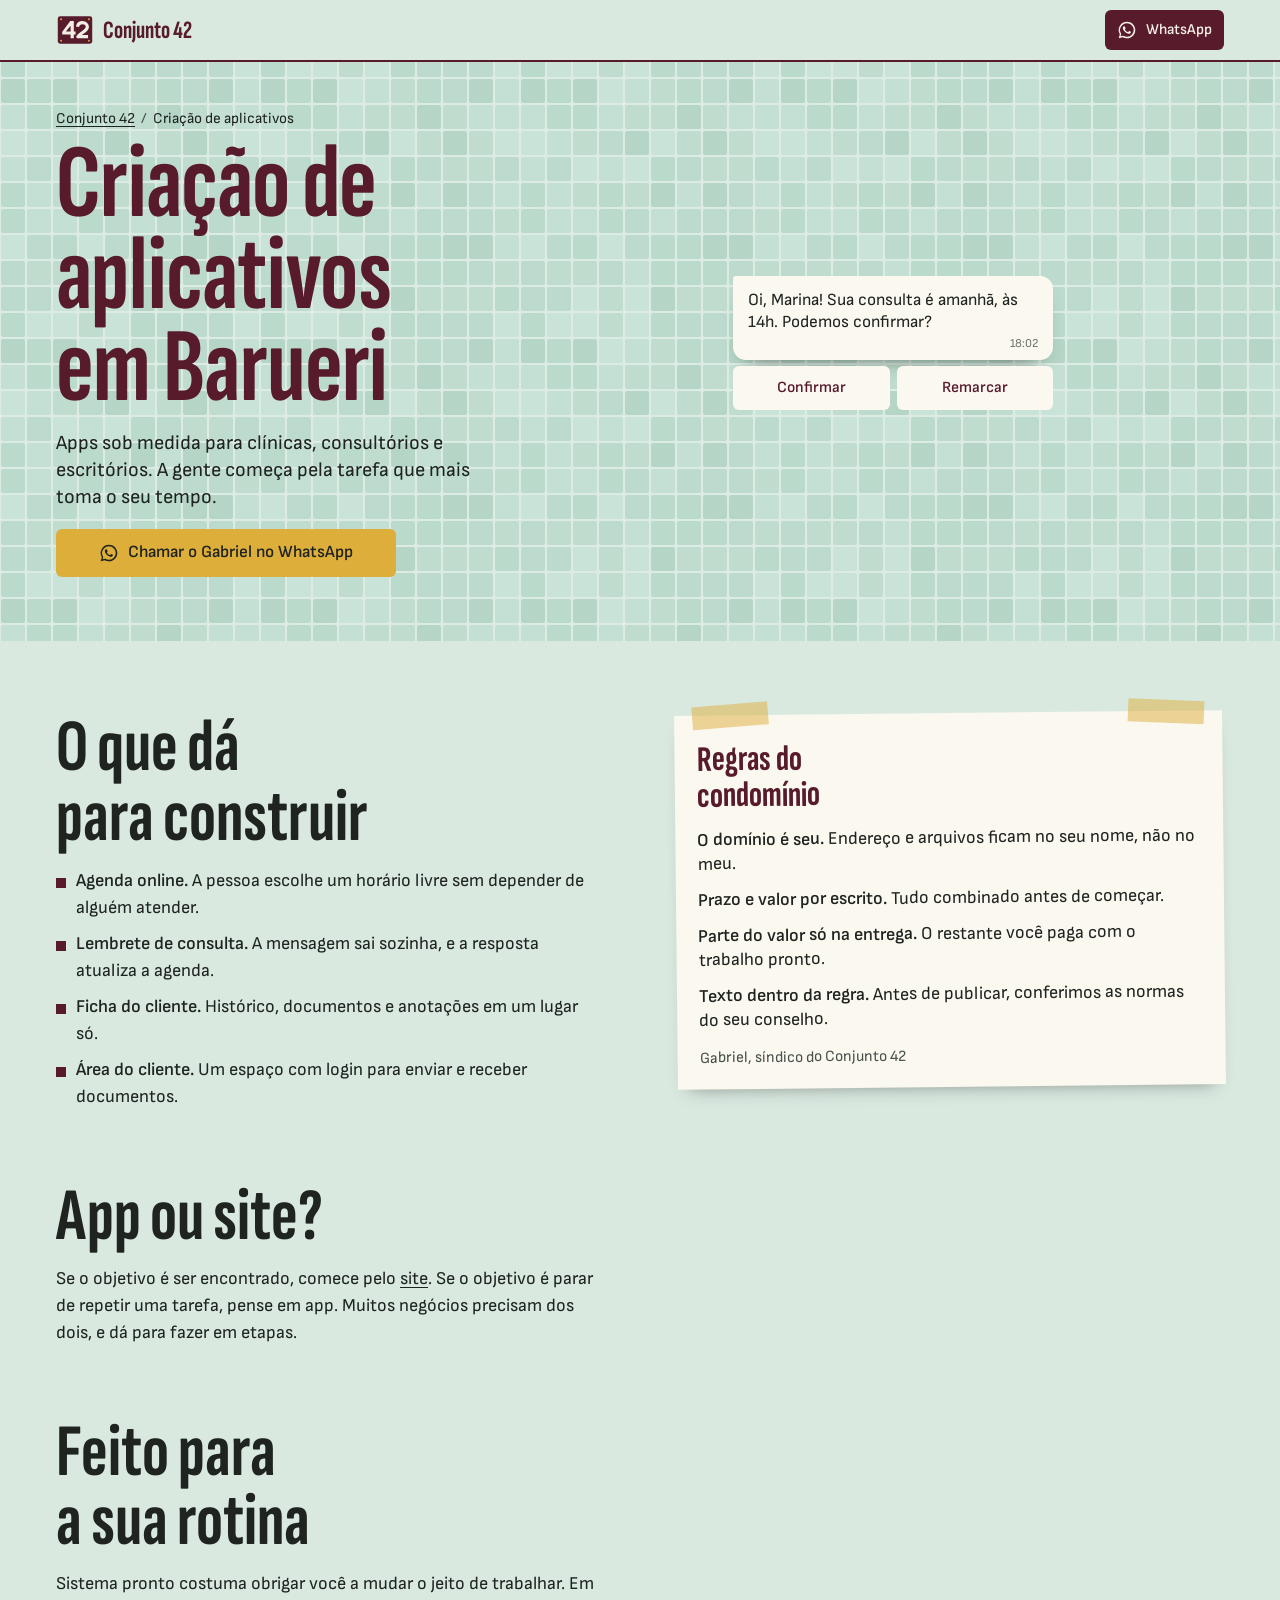
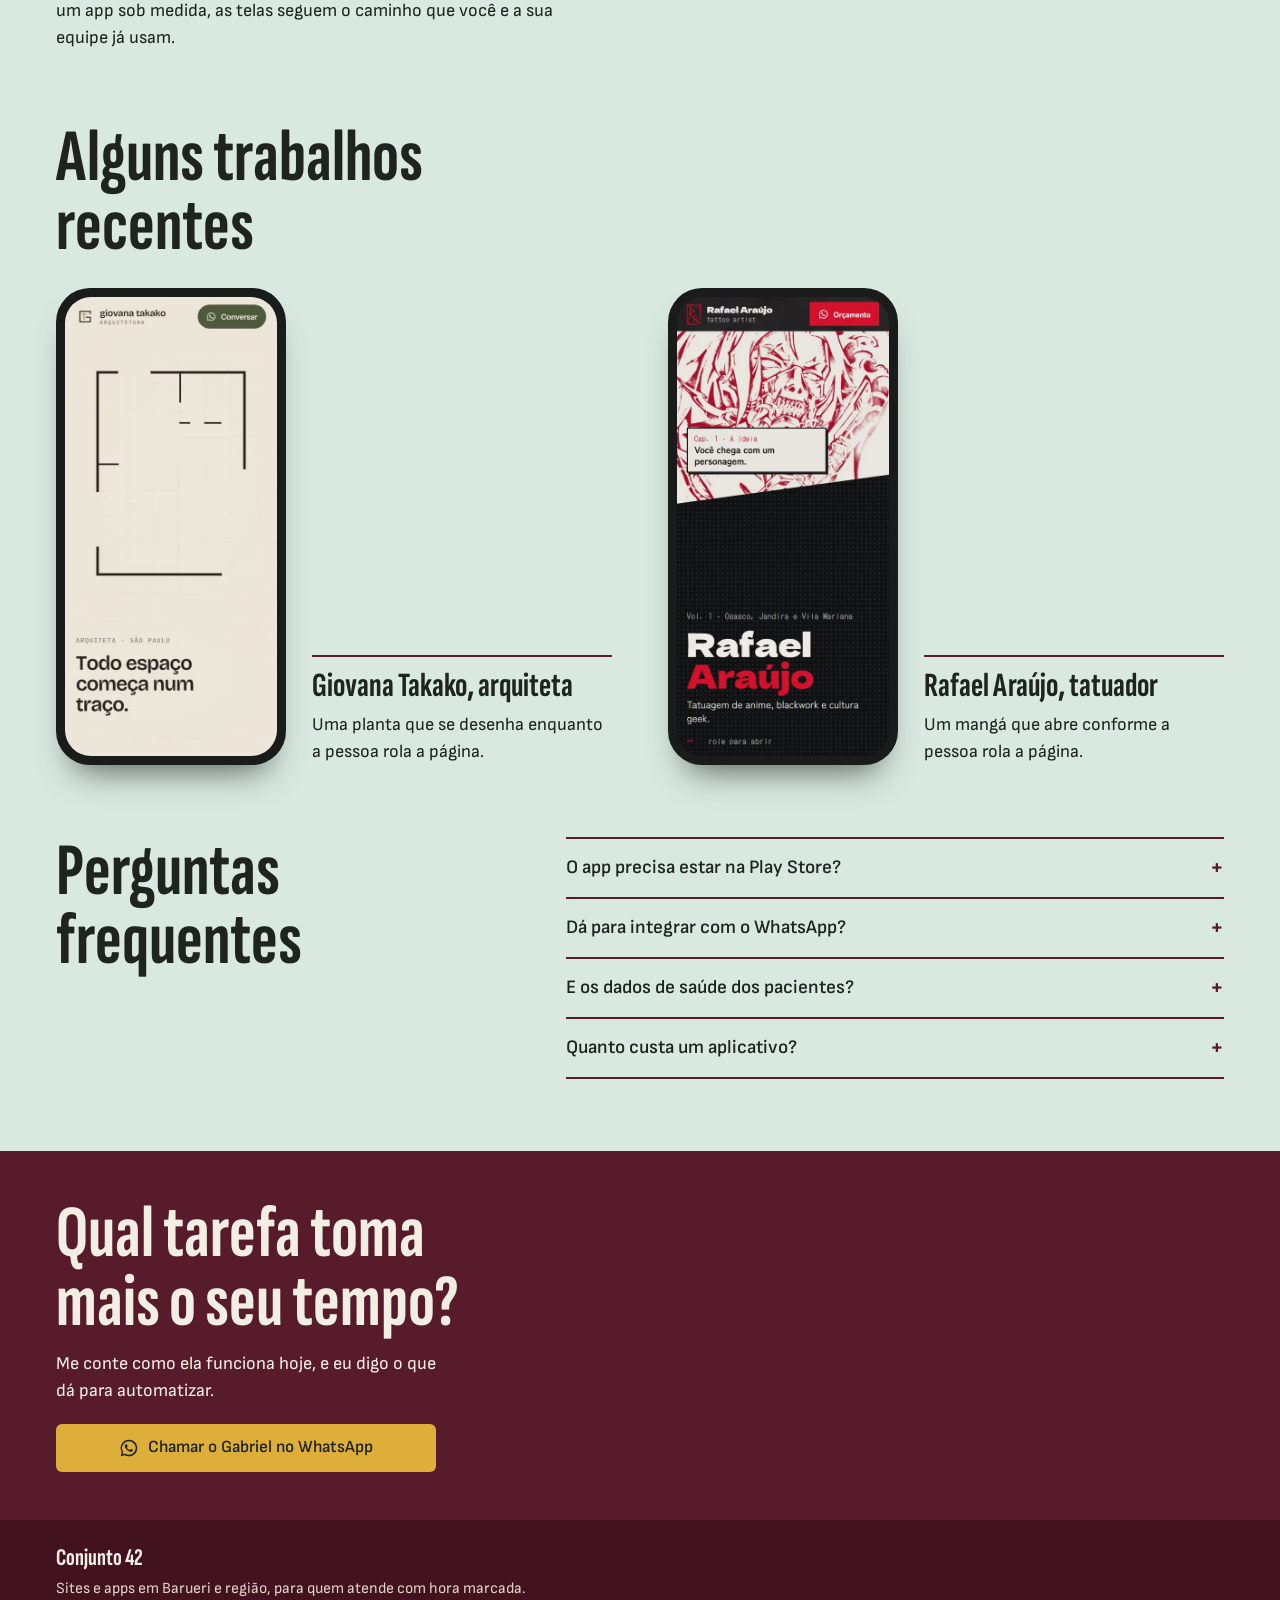
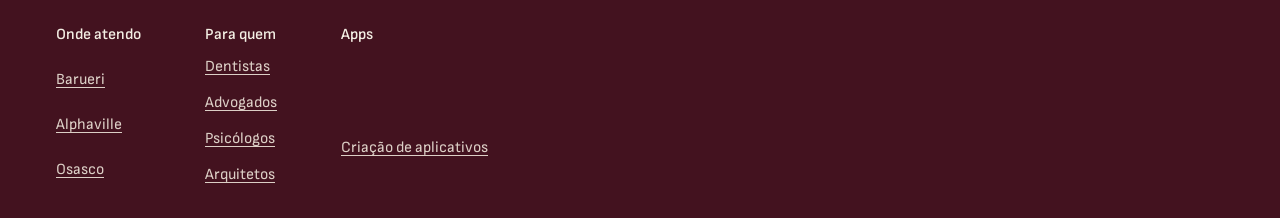
==== commit 450d21e4: "Tira os links para o site do Rafael Os dois trabalhos agora aparecem só na gravação animada.  Co-Aut" ====
--- a/criacao-de-aplicativos-barueri/index.html
+++ b/criacao-de-aplicativos-barueri/index.html
@@ -52,7 +52,7 @@
 </article>
 <article class="caso">
 <div class="fone video-fone"><div class="tela"><video class="gravacao" muted loop playsinline preload="none" poster="../assets/rafael-site.jpg" aria-label="Gravação de tela do site do Rafael Araújo no celular"><source src="../assets/rafael-site.mp4" type="video/mp4"></video></div></div>
-<div class="caso-texto"><h3>Rafael Araújo, tatuador</h3><p>Um mangá que abre conforme a pessoa rola a página.</p><a class="ligacao" href="https://gabrie345.github.io/rafael-araujo-tattoo/" target="_blank" rel="noopener">Abrir o site do Rafael</a></div>
+<div class="caso-texto"><h3>Rafael Araújo, tatuador</h3><p>Um mangá que abre conforme a pessoa rola a página.</p></div>
 </article>
 </div></div></section>
 <section class="andar" style="padding-top:0"><div class="andar-grade duvidas-grade"><h2>Perguntas frequentes</h2><div class="duvidas"><details><summary>O app precisa estar na Play Store?</summary><p>Nem sempre. Muitos apps de rotina funcionam pelo navegador do celular, sem instalar nada. A decisão entra na proposta.</p></details><details><summary>Dá para integrar com o WhatsApp?</summary><p>Dá. A integração oficial do WhatsApp pode ter custo por mensagem, e esse valor é explicado antes de começar.</p></details><details><summary>E os dados de saúde dos pacientes?</summary><p>A LGPD trata dado de saúde como dado sensível. Por isso, acesso e armazenamento entram no projeto desde o início.</p></details><details><summary>Quanto custa um aplicativo?</summary><p>Depende do que ele precisa fazer. Depois de uma conversa, mando prazo e valor por escrito.</p></details></div></div></section>
--- a/assets/pagina.css
+++ b/assets/pagina.css
@@ -89,7 +89,6 @@
 .caso-texto{width:100%;border-top:2px solid var(--vinho);padding-top:12px}
 .caso h3{font:700 34px/1 var(--f-sinal)}
 .caso p{margin-top:8px}
-.caso .ligacao{display:inline-flex;align-items:center;min-height:44px;font-weight:600;color:var(--vinho);text-underline-offset:4px}
 
 .duvidas{border-top:2px solid var(--vinho)}
 .duvidas details{border-bottom:2px solid var(--vinho)}
